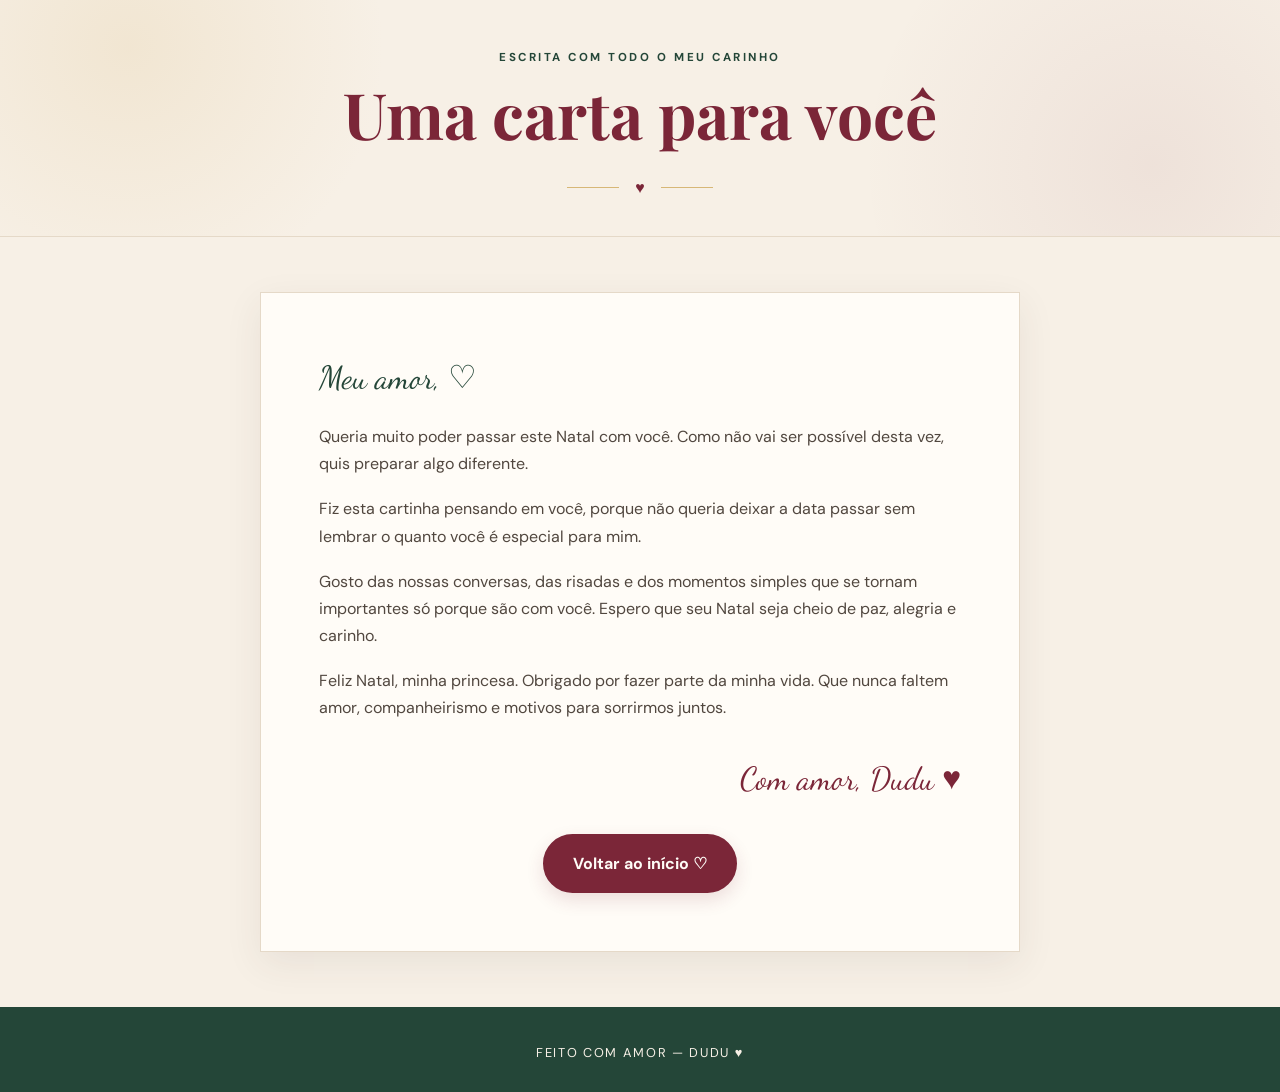
==== surpresa/index.html @ 7544ae4c "Site" ====
<!DOCTYPE html>
<html lang="pt-BR">
<head>
    <meta charset="UTF-8">
    <meta name="viewport" content="width=device-width, initial-scale=1.0">
    <meta name="theme-color" content="#F7F0E6">
    <title>Uma cartinha para você </title>
    <link rel="preconnect" href="https://fonts.googleapis.com">
    <link rel="preconnect" href="https://fonts.gstatic.com" crossorigin>
    <link href="https://fonts.googleapis.com/css2?family=DM+Sans:wght@400;500;600;700&family=Playfair+Display:wght@500;600;700&family=Dancing+Script:wght@500;600&display=swap" rel="stylesheet">
    <link rel="stylesheet" href="../css/styles.css">
    <style>
        .carta-pagina { width: min(760px, 90%); margin: 55px auto; padding: clamp(24px, 6vw, 58px); background: var(--papel); border: 1px solid var(--borda); box-shadow: 0 12px 35px rgba(64,56,49,.08); }
        .carta-pagina h1 { margin: 12px 0 24px; color: var(--vinho); font-size: clamp(2rem, 5vw, 3rem); text-align: center; }
        .carta-pagina p { margin: 0 0 18px; color: #51473F; }
        .carta-pagina .saudacao { color: var(--verde); font-family: "Dancing Script", cursive; font-size: 2rem; }
        .carta-pagina .assinatura { margin-top: 30px; color: var(--vinho); font-family: "Dancing Script", cursive; font-size: 2rem; text-align: right; }
        .voltar { display: block; width: fit-content; margin: 28px auto 0; }
    </style>
</head>
<body>
    <header class="cabecalho">
        <p class="sobretitulo">ESCRITA COM TODO O MEU CARINHO</p>
        <h1>Uma carta para você</h1>
        <div class="divisor" aria-hidden="true"><span></span> ♥ <span></span></div>
    </header>

    <main class="carta-pagina">
        <p class="saudacao">Meu amor, ♡</p>
        <p>Queria muito poder passar este Natal com você. Como não vai ser possível desta vez, quis preparar algo diferente.</p>
        <p>Fiz esta cartinha pensando em você, porque não queria deixar a data passar sem lembrar o quanto você é especial para mim.</p>
        <p>Gosto das nossas conversas, das risadas e dos momentos simples que se tornam importantes só porque são com você. Espero que seu Natal seja cheio de paz, alegria e carinho.</p>
        <p>Feliz Natal, minha princesa. Obrigado por fazer parte da minha vida. Que nunca faltem amor, companheirismo e motivos para sorrirmos juntos.</p>
        <p class="assinatura">Com amor, Dudu ♥</p>
        <a class="botao voltar" href="../index.html">Voltar ao início <span aria-hidden="true">♡</span></a>
    </main>

    <footer class="rodape">
        <p>Feito com amor — Dudu ♥</p>
    </footer>
</body>
</html>
---- css/styles.css ----
@import url('https://fonts.googleapis.com/css2?family=DM+Sans:wght@400;500;600;700&family=Playfair+Display:wght@500;600;700&family=Dancing+Script:wght@500;600&display=swap');

:root {
    --creme: #F7F0E6;
    --papel: #FFFCF7;
    --vinho: #7B2638;
    --vinho-escuro: #5D1B2A;
    --verde: #244638;
    --dourado: #D7B777;
    --texto: #403831;
    --borda: #E5D9C8;
}

* {
    margin: 0;
    padding: 0;
    box-sizing: border-box;
}

html {
    scroll-behavior: smooth;
}

body {
    min-height: 100vh;
    background: var(--creme);
    color: var(--texto);
    font-family: "DM Sans", sans-serif;
    line-height: 1.7;
}

.cabecalho {
    position: relative;
    overflow: hidden;
    padding: 48px 20px 34px;
    text-align: center;
    background:
        radial-gradient(circle at 10% 20%, rgba(215, 183, 119, .18), transparent 22%),
        radial-gradient(circle at 90% 70%, rgba(123, 38, 56, .07), transparent 25%),
        var(--creme);
    border-bottom: 1px solid var(--borda);
}

.ornamento,
.divisor {
    display: flex;
    justify-content: center;
    align-items: center;
    gap: 16px;
    color: var(--vinho);
}

.ornamento {
    margin-bottom: 12px;
    font-size: 28px;
}

.ornamento span,
.divisor span {
    display: block;
    width: 52px;
    height: 1px;
    background: var(--dourado);
}

.sobretitulo,
.etiqueta {
    color: var(--verde);
    font-size: .72rem;
    font-weight: 700;
    letter-spacing: .22em;
}

h1,
h2 {
    font-family: "Playfair Display", Georgia, serif;
    line-height: 1.2;
}

.cabecalho h1 {
    margin: 8px 0 10px;
    color: var(--vinho);
    font-size: clamp(2.2rem, 6vw, 4rem);
}

.subtitulo {
    color: var(--verde);
    letter-spacing: .14em;
    text-transform: uppercase;
    font-size: .82rem;
}

.divisor {
    margin-top: 22px;
    color: var(--vinho);
}

.abertura {
    min-height: 440px;
    display: flex;
    flex-direction: column;
    justify-content: center;
    align-items: center;
    padding: 72px 20px 55px;
    text-align: center;
    background: var(--creme);
}

.abertura h2 {
    margin-top: 12px;
    color: var(--verde);
    font-size: clamp(2rem, 5vw, 3.2rem);
}

.abertura h2 span {
    color: var(--vinho);
}

.introducao {
    margin-top: 18px;
    color: #655B53;
    font-size: clamp(1rem, 2.5vw, 1.2rem);
}

.botao {
    display: inline-flex;
    align-items: center;
    justify-content: center;
    gap: 12px;
    min-height: 52px;
    margin-top: 28px;
    padding: 14px 28px;
    border: 2px solid var(--vinho);
    border-radius: 999px;
    background: var(--vinho);
    color: var(--papel);
    font-weight: 700;
    text-decoration: none;
    box-shadow: 0 7px 18px rgba(123, 38, 56, .14);
    transition: background-color .25s ease, transform .25s ease, box-shadow .25s ease;
    -webkit-tap-highlight-color: transparent;
}

.botao:hover {
    background: var(--vinho-escuro);
    border-color: var(--vinho-escuro);
    transform: translateY(-3px);
    box-shadow: 0 10px 22px rgba(123, 38, 56, .2);
}

.botao:active {
    transform: translateY(0);
}

.botao:focus-visible,
.link-surpresa:focus-visible {
    outline: 3px solid var(--dourado);
    outline-offset: 4px;
}

.pequena-nota {
    margin-top: 12px;
    color: #84776A;
    font-size: .85rem;
}

.enfeite-arvore {
    margin-top: 24px;
    color: var(--vinho);
    font-size: 28px;
    transform: rotate(180deg);
}

.mensagem {
    width: min(1080px, 90%);
    margin: 0 auto;
    padding: 48px 0 88px;
    display: grid;
    grid-template-columns: minmax(0, 1.15fr) minmax(250px, .85fr);
    align-items: center;
    gap: clamp(36px, 7vw, 90px);
}

.manuscrito,
.legenda-manuscrita {
    color: var(--vinho);
    font-family: "Dancing Script", cursive;
    font-size: clamp(1.7rem, 3.5vw, 2.35rem);
    line-height: 1.25;
}

.texto-mensagem h2 {
    margin: 12px 0 20px;
    color: var(--verde);
    font-size: clamp(1.55rem, 3vw, 2.15rem);
}

.texto-mensagem p:not(.manuscrito):not(.assinatura-curta) {
    margin-top: 14px;
    color: #5B5148;
}

.assinatura-curta {
    margin-top: 24px;
    color: var(--vinho);
    font-weight: 700;
}

.assinatura-curta span {
    color: var(--dourado);
}

.foto-area {
    padding: 18px 10px;
}

.moldura-foto {
    position: relative;
    width: min(100%, 360px);
    margin: 0 auto;
    padding: 14px 14px 18px;
    background: var(--papel);
    box-shadow: 0 12px 28px rgba(64, 56, 49, .13);
    transform: rotate(2deg);
}

.fita {
    position: absolute;
    z-index: 1;
    top: -13px;
    left: 50%;
    width: 94px;
    height: 27px;
    background: rgba(215, 183, 119, .55);
    transform: translateX(-50%) rotate(-4deg);
}

.moldura-foto img {
    display: block;
    width: 100%;
    aspect-ratio: 4 / 5;
    object-fit: cover;
    background: #E9DECE;
}

.espaco-foto {
    display: none;
    min-height: 250px;
    padding: 20px;
    flex-direction: column;
    justify-content: center;
    align-items: center;
    gap: 8px;
    background: #F0E5D5;
    color: var(--verde);
    text-align: center;
}

.icone-foto {
    color: var(--vinho);
    font-size: 2.5rem;
}

.espaco-foto small {
    font-size: .75rem;
    overflow-wrap: anywhere;
}

.moldura-foto figcaption {
    padding-top: 12px;
    color: var(--vinho);
    text-align: center;
    font-family: "Dancing Script", cursive;
    font-size: 1.5rem;
}

.legenda-manuscrita {
    margin: 28px 0 0;
    text-align: center;
    font-size: 1.8rem;
    transform: rotate(-3deg);
}

.lembrete {
    padding: 64px 20px 72px;
    background: #EFE5D5;
    text-align: center;
    border-top: 1px solid var(--borda);
}

.estrela {
    color: var(--dourado);
    font-size: 1.7rem;
}

.lembrete h2 {
    max-width: 680px;
    margin: 12px auto;
    color: var(--verde);
    font-size: clamp(1.7rem, 4vw, 2.5rem);
}

.lembrete > p:not(.manuscrito) {
    max-width: 620px;
    margin: 0 auto;
    color: #655B53;
}

.link-surpresa {
    display: inline-block;
    margin-top: 24px;
    color: var(--vinho);
    font-weight: 700;
    text-underline-offset: 5px;
}

.rodape {
    padding: 35px 20px 28px;
    background: var(--verde);
    color: var(--creme);
    text-align: center;
}

.divisor-claro {
    margin-bottom: 18px;
    color: var(--creme);
}

.divisor-claro span {
    background: var(--dourado);
}

.rodape > p {
    font-size: .8rem;
    letter-spacing: .13em;
    text-transform: uppercase;
}

.rodape-assinatura {
    margin-top: 22px;
    color: #F2D9D6;
}

.rodape-assinatura span {
    color: var(--dourado);
}

@media (max-width: 700px) {
    .cabecalho {
        padding: 35px 18px 28px;
    }

    .sobretitulo,
    .etiqueta {
        font-size: .64rem;
        letter-spacing: .14em;
    }

    .subtitulo {
        font-size: .7rem;
        letter-spacing: .08em;
    }

    .abertura {
        min-height: 390px;
        padding: 58px 20px 42px;
    }

    .desktop-only {
        display: none;
    }

    .mensagem {
        width: min(100% - 40px, 520px);
        padding: 28px 0 58px;
        grid-template-columns: 1fr;
        gap: 28px;
    }

    .foto-area {
        width: min(100%, 360px);
        margin: 0 auto;
    }

    .moldura-foto {
        width: 88%;
    }

    .espaco-foto {
        min-height: 220px;
    }

    .lembrete {
        padding: 48px 22px 54px;
    }
}

@media (prefers-reduced-motion: reduce) {
    html {
        scroll-behavior: auto;
    }

    *,
    *::before,
    *::after {
        transition-duration: .01ms !important;
        animation-duration: .01ms !important;
        animation-iteration-count: 1 !important;
    }
}
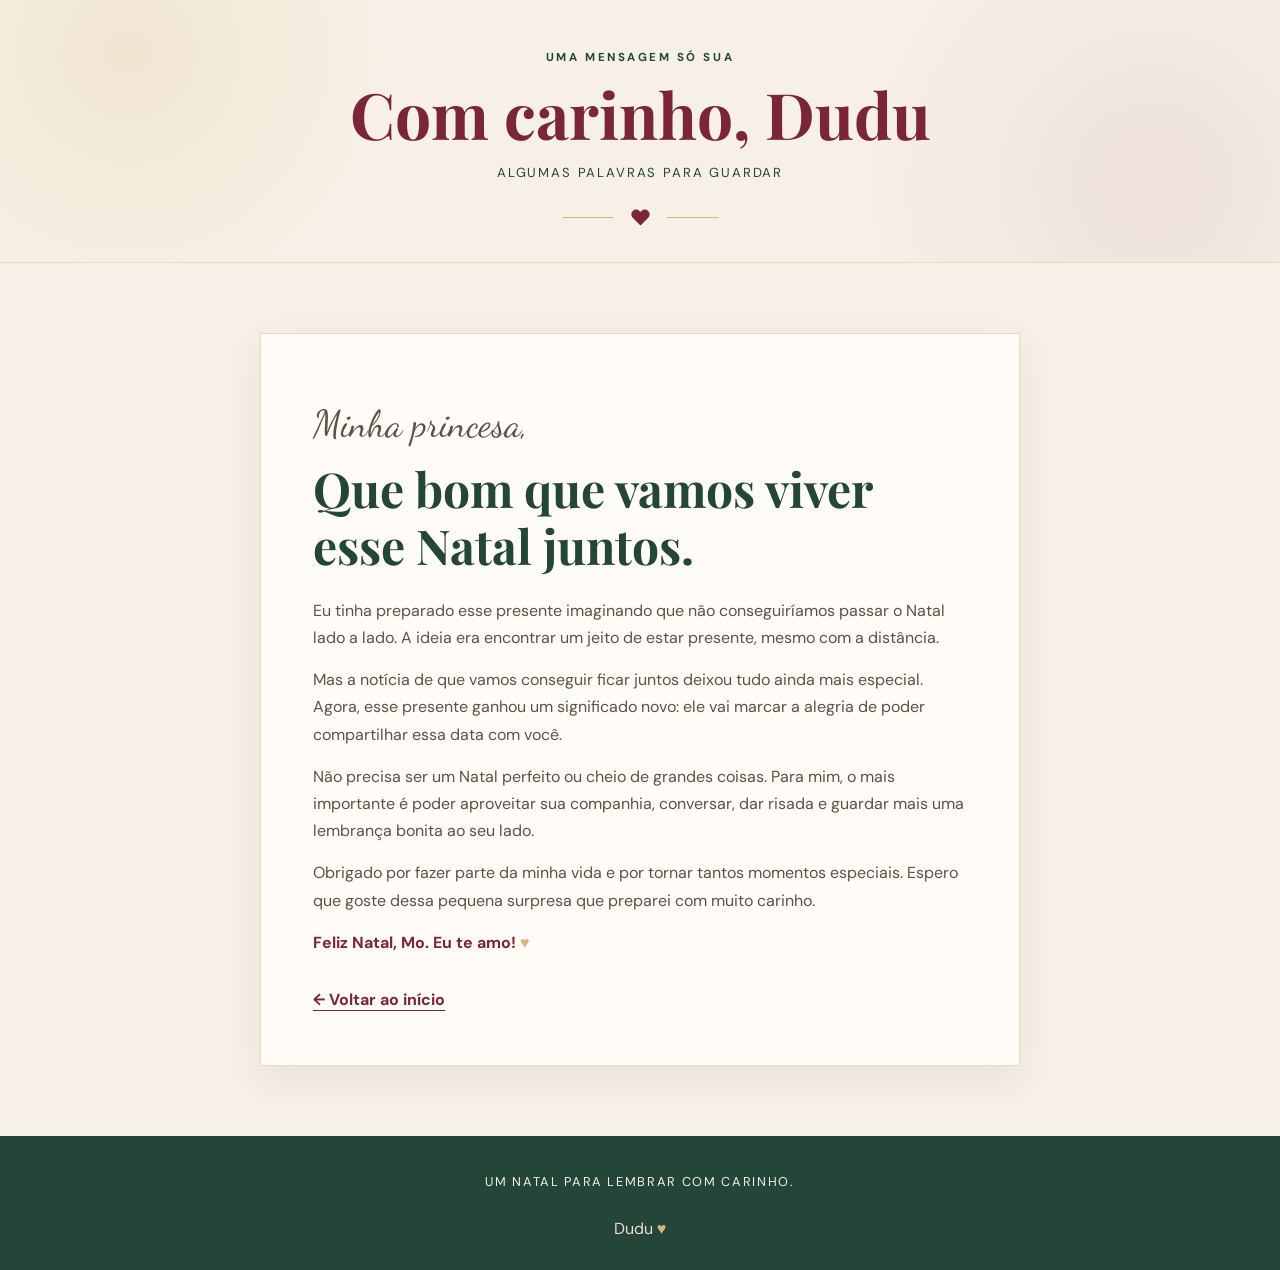
==== commit 23946e9a: "Completo" ====
--- a/surpresa/index.html
+++ b/surpresa/index.html
@@ -1,42 +1,37 @@
 <!DOCTYPE html>
 <html lang="pt-BR">
 <head>
-    <meta charset="UTF-8">
-    <meta name="viewport" content="width=device-width, initial-scale=1.0">
-    <meta name="theme-color" content="#F7F0E6">
-    <title>Uma cartinha para você </title>
-    <link rel="preconnect" href="https://fonts.googleapis.com">
-    <link rel="preconnect" href="https://fonts.gstatic.com" crossorigin>
-    <link href="https://fonts.googleapis.com/css2?family=DM+Sans:wght@400;500;600;700&family=Playfair+Display:wght@500;600;700&family=Dancing+Script:wght@500;600&display=swap" rel="stylesheet">
-    <link rel="stylesheet" href="../css/styles.css">
-    <style>
-        .carta-pagina { width: min(760px, 90%); margin: 55px auto; padding: clamp(24px, 6vw, 58px); background: var(--papel); border: 1px solid var(--borda); box-shadow: 0 12px 35px rgba(64,56,49,.08); }
-        .carta-pagina h1 { margin: 12px 0 24px; color: var(--vinho); font-size: clamp(2rem, 5vw, 3rem); text-align: center; }
-        .carta-pagina p { margin: 0 0 18px; color: #51473F; }
-        .carta-pagina .saudacao { color: var(--verde); font-family: "Dancing Script", cursive; font-size: 2rem; }
-        .carta-pagina .assinatura { margin-top: 30px; color: var(--vinho); font-family: "Dancing Script", cursive; font-size: 2rem; text-align: right; }
-        .voltar { display: block; width: fit-content; margin: 28px auto 0; }
-    </style>
+  <meta charset="UTF-8">
+  <meta name="viewport" content="width=device-width, initial-scale=1.0">
+  <meta name="theme-color" content="#F7F0E6">
+  <title>Uma cartinha para você</title>
+  <link rel="preconnect" href="https://fonts.googleapis.com">
+  <link rel="preconnect" href="https://fonts.gstatic.com" crossorigin>
+  <link href="https://fonts.googleapis.com/css2?family=DM+Sans:wght@400;500;600;700&family=Playfair+Display:wght@500;600;700&family=Dancing+Script:wght@500;600&display=swap" rel="stylesheet">
+  <link rel="stylesheet" href="../css/styles.css">
 </head>
-<body>
-    <header class="cabecalho">
-        <p class="sobretitulo">ESCRITA COM TODO O MEU CARINHO</p>
-        <h1>Uma carta para você</h1>
-        <div class="divisor" aria-hidden="true"><span></span> ♥ <span></span></div>
-    </header>
-
-    <main class="carta-pagina">
-        <p class="saudacao">Meu amor, ♡</p>
-        <p>Queria muito poder passar este Natal com você. Como não vai ser possível desta vez, quis preparar algo diferente.</p>
-        <p>Fiz esta cartinha pensando em você, porque não queria deixar a data passar sem lembrar o quanto você é especial para mim.</p>
-        <p>Gosto das nossas conversas, das risadas e dos momentos simples que se tornam importantes só porque são com você. Espero que seu Natal seja cheio de paz, alegria e carinho.</p>
-        <p>Feliz Natal, minha princesa. Obrigado por fazer parte da minha vida. Que nunca faltem amor, companheirismo e motivos para sorrirmos juntos.</p>
-        <p class="assinatura">Com amor, Dudu ♥</p>
-        <a class="botao voltar" href="../index.html">Voltar ao início <span aria-hidden="true">♡</span></a>
-    </main>
-
-    <footer class="rodape">
-        <p>Feito com amor — Dudu ♥</p>
-    </footer>
+<body class="pagina-secundaria">
+  <header class="cabecalho">
+    <p class="sobretitulo">UMA MENSAGEM SÓ SUA</p>
+    <h1>Com carinho, Dudu</h1>
+    <p class="subtitulo">Algumas palavras para guardar</p>
+    <div class="divisor" aria-hidden="true"><span></span><svg viewBox="0 0 24 24"><path d="M20.8 4.6a5.5 5.5 0 0 0-7.8 0L12 5.7l-1.1-1.1a5.5 5.5 0 0 0-7.8 7.8l1.1 1.1L12 21l7.8-7.5 1.1-1.1a5.5 5.5 0 0 0-.1-7.8Z"/></svg><span></span></div>
+  </header>
+  <main class="conteudo-secundario">
+    <article class="cartao">
+      <p class="manuscrito">Minha princesa,</p>
+      <h2>Que bom que vamos viver esse Natal juntos.</h2>
+      <p>Eu tinha preparado esse presente imaginando que não conseguiríamos passar o Natal lado a lado. A ideia era encontrar um jeito de estar presente, mesmo com a distância.</p>
+      <p>Mas a notícia de que vamos conseguir ficar juntos deixou tudo ainda mais especial. Agora, esse presente ganhou um significado novo: ele vai marcar a alegria de poder compartilhar essa data com você.</p>
+      <p>Não precisa ser um Natal perfeito ou cheio de grandes coisas. Para mim, o mais importante é poder aproveitar sua companhia, conversar, dar risada e guardar mais uma lembrança bonita ao seu lado.</p>
+      <p>Obrigado por fazer parte da minha vida e por tornar tantos momentos especiais. Espero que goste dessa pequena surpresa que preparei com muito carinho.</p>
+      <p class="assinatura-curta">Feliz Natal, Mo. Eu te amo! <span aria-hidden="true">♥</span></p>
+      <a class="voltar" href="../index.html">← Voltar ao início</a>
+    </article>
+  </main>
+  <footer class="rodape">
+    <p>Um Natal para lembrar com carinho.</p>
+    <div class="rodape-assinatura">Dudu <span aria-hidden="true">♥</span></div>
+  </footer>
 </body>
 </html>
--- a/css/styles.css
+++ b/css/styles.css
@@ -1,410 +1,93 @@
 @import url('https://fonts.googleapis.com/css2?family=DM+Sans:wght@400;500;600;700&family=Playfair+Display:wght@500;600;700&family=Dancing+Script:wght@500;600&display=swap');
 
 :root {
-    --creme: #F7F0E6;
-    --papel: #FFFCF7;
-    --vinho: #7B2638;
-    --vinho-escuro: #5D1B2A;
-    --verde: #244638;
-    --dourado: #D7B777;
-    --texto: #403831;
-    --borda: #E5D9C8;
+  --creme: #F7F0E6;
+  --papel: #FFFCF7;
+  --vinho: #7B2638;
+  --vinho-escuro: #5D1B2A;
+  --verde: #244638;
+  --dourado: #D7B777;
+  --texto: #403831;
+  --borda: #E5D9C8;
 }
-
-* {
-    margin: 0;
-    padding: 0;
-    box-sizing: border-box;
+* { margin: 0; padding: 0; box-sizing: border-box; }
+html { scroll-behavior: smooth; }
+body { min-height: 100vh; background: var(--creme); color: var(--texto); font-family: "DM Sans", sans-serif; line-height: 1.7; }
+h1, h2, h3 { font-family: "Playfair Display", Georgia, serif; line-height: 1.2; }
+.cabecalho { padding: 48px 20px 34px; text-align: center; background: radial-gradient(circle at 10% 20%, rgba(215,183,119,.18), transparent 22%), radial-gradient(circle at 90% 70%, rgba(123,38,56,.07), transparent 25%), var(--creme); border-bottom: 1px solid var(--borda); }
+.ornamento, .divisor { display: flex; justify-content: center; align-items: center; gap: 16px; color: var(--vinho); }
+.ornamento { margin-bottom: 12px; }
+.ornamento svg { width: 28px; height: 28px; fill: none; stroke: currentColor; stroke-width: 1.5; stroke-linecap: round; }
+.ornamento span, .divisor span { display: block; width: 52px; height: 1px; background: var(--dourado); }
+.divisor { margin-top: 22px; }
+.divisor svg { width: 21px; height: 21px; fill: currentColor; }
+.sobretitulo, .etiqueta { color: var(--verde); font-size: .72rem; font-weight: 700; letter-spacing: .22em; }
+.cabecalho h1 { margin: 8px 0 10px; color: var(--vinho); font-size: clamp(2.2rem, 6vw, 4rem); }
+.subtitulo { color: var(--verde); letter-spacing: .14em; text-transform: uppercase; font-size: .82rem; }
+.abertura { min-height: 440px; display: flex; flex-direction: column; justify-content: center; align-items: center; padding: 72px 20px 55px; text-align: center; }
+.abertura h2 { margin-top: 12px; color: var(--verde); font-size: clamp(2rem, 5vw, 3.2rem); }
+.coracao-texto { color: var(--vinho); }
+.introducao { margin-top: 18px; color: #655B53; font-size: clamp(1rem, 2.5vw, 1.2rem); }
+.botao { display: inline-flex; align-items: center; justify-content: center; gap: 12px; min-height: 52px; margin-top: 28px; padding: 14px 28px; border: 2px solid var(--vinho); border-radius: 999px; background: var(--vinho); color: var(--papel); font-weight: 700; text-decoration: none; box-shadow: 0 7px 18px rgba(123,38,56,.14); transition: background-color .25s ease, transform .25s ease, box-shadow .25s ease; -webkit-tap-highlight-color: transparent; }
+.botao svg { width: 21px; height: 21px; fill: none; stroke: currentColor; stroke-width: 1.7; stroke-linecap: round; stroke-linejoin: round; }
+.botao:hover { background: var(--vinho-escuro); border-color: var(--vinho-escuro); transform: translateY(-3px); box-shadow: 0 10px 22px rgba(123,38,56,.2); }
+.botao:focus-visible, .link-surpresa:focus-visible { outline: 3px solid var(--dourado); outline-offset: 4px; }
+.pequena-nota { margin-top: 12px; color: #84776A; font-size: .85rem; }
+.arvore { margin-top: 24px; color: var(--vinho); }
+.arvore svg { width: 32px; height: 32px; fill: currentColor; }
+.mensagem { width: min(1080px, 90%); margin: 0 auto; padding: 48px 0 88px; display: grid; grid-template-columns: minmax(0,1.15fr) minmax(250px,.85fr); align-items: center; gap: clamp(36px,7vw,90px); }
+.manuscrito, .legenda-manuscrita { color: var(--vinho); font-family: "Dancing Script", cursive; font-size: clamp(1.7rem,3.5vw,2.35rem); line-height: 1.25; }
+.texto-mensagem h2 { margin: 12px 0 20px; color: var(--verde); font-size: clamp(1.55rem,3vw,2.15rem); }
+.texto-mensagem p:not(.manuscrito):not(.assinatura-curta) { margin-top: 14px; color: #5B5148; }
+.assinatura-curta { margin-top: 24px; color: var(--vinho); font-weight: 700; }
+.assinatura-curta span, .rodape-assinatura span { color: var(--dourado); }
+.foto-area { padding: 18px 10px; }
+.moldura-foto { position: relative; width: min(100%,360px); margin: 0 auto; padding: 14px 14px 18px; background: var(--papel); box-shadow: 0 12px 28px rgba(64,56,49,.13); transform: rotate(2deg); }
+.fita { position: absolute; z-index: 1; top: -13px; left: 50%; width: 94px; height: 27px; background: rgba(215,183,119,.55); transform: translateX(-50%) rotate(-4deg); }
+.moldura-foto img { display: block; width: 100%; aspect-ratio: 4 / 5; object-fit: cover; background: #E9DECE; }
+.espaco-foto { min-height: 250px; padding: 20px; display: flex; flex-direction: column; justify-content: center; align-items: center; gap: 8px; background: #F0E5D5; color: var(--verde); text-align: center; }
+.espaco-foto[hidden] { display: none; }
+.icone-foto { color: var(--vinho); font-size: 2.5rem; }
+.espaco-foto small { font-size: .75rem; overflow-wrap: anywhere; }
+.moldura-foto figcaption { padding-top: 12px; color: var(--vinho); text-align: center; font-family: "Dancing Script", cursive; font-size: 1.5rem; }
+.legenda-manuscrita { margin: 28px 0 0; text-align: center; font-size: 1.8rem; transform: rotate(-3deg); }
+.lembrete { padding: 64px 20px 72px; background: #EFE5D5; text-align: center; border-top: 1px solid var(--borda); }
+.estrela { width: 28px; height: 28px; fill: var(--dourado); }
+.lembrete h2 { max-width: 680px; margin: 12px auto; color: var(--verde); font-size: clamp(1.7rem,4vw,2.5rem); }
+.lembrete > p:not(.manuscrito) { max-width: 620px; margin: 0 auto; color: #655B53; }
+.link-surpresa { display: inline-block; margin-top: 24px; color: var(--vinho); font-weight: 700; text-underline-offset: 5px; }
+.rodape { padding: 35px 20px 28px; background: var(--verde); color: var(--creme); text-align: center; }
+.divisor-claro { margin-bottom: 18px; color: var(--creme); }
+.divisor-claro span { background: var(--dourado); }
+.rodape > p { font-size: .8rem; letter-spacing: .13em; text-transform: uppercase; }
+.rodape-assinatura { margin-top: 22px; color: #F2D9D6; }
+.pagina-secundaria { min-height: 100vh; display: flex; flex-direction: column; }
+.conteudo-secundario { width: min(760px, calc(100% - 40px)); margin: 0 auto; padding: 70px 0; flex: 1; }
+.cartao { padding: clamp(26px,5vw,52px); background: var(--papel); border: 1px solid var(--borda); box-shadow: 0 12px 35px rgba(64,56,49,.08); }
+.cartao .manuscrito { margin-bottom: 12px; }
+.cartao h2 { color: var(--verde); font-size: clamp(2rem,5vw,3rem); margin-bottom: 22px; }
+.cartao p { margin-top: 15px; color: #5B5148; }
+.cartao .assinatura-curta { color: var(--vinho); }
+.voltar { display: inline-block; margin-top: 30px; color: var(--vinho); font-weight: 700; text-underline-offset: 5px; }
+.destaques { display: grid; grid-template-columns: repeat(2,minmax(0,1fr)); gap: 16px; margin-top: 28px; }
+.destaque { padding: 22px; background: #F5EDE1; border: 1px solid var(--borda); }
+.destaque h3 { color: var(--vinho); font-size: 1.25rem; margin-bottom: 8px; }
+.destaque p { margin: 0; font-size: .95rem; }
+@media (max-width: 700px) {
+  .cabecalho { padding: 35px 18px 28px; }
+  .sobretitulo, .etiqueta { font-size: .64rem; letter-spacing: .14em; }
+  .subtitulo { font-size: .7rem; letter-spacing: .08em; }
+  .abertura { min-height: 390px; padding: 58px 20px 42px; }
+  .desktop-only { display: none; }
+  .mensagem { width: min(100% - 40px,520px); padding: 28px 0 58px; grid-template-columns: 1fr; gap: 28px; }
+  .foto-area { width: min(100%,360px); margin: 0 auto; }
+  .moldura-foto { width: 88%; }
+  .espaco-foto { min-height: 220px; }
+  .lembrete { padding: 48px 22px 54px; }
+  .conteudo-secundario { padding: 42px 0; }
+  .destaques { grid-template-columns: 1fr; }
 }
-
-html {
-    scroll-behavior: smooth;
+@media (prefers-reduced-motion: reduce) {
+  html { scroll-behavior: auto; }
+  *, *::before, *::after { transition-duration: .01ms !important; animation-duration: .01ms !important; animation-iteration-count: 1 !important; }
 }
-
-body {
-    min-height: 100vh;
-    background: var(--creme);
-    color: var(--texto);
-    font-family: "DM Sans", sans-serif;
-    line-height: 1.7;
-}
-
-.cabecalho {
-    position: relative;
-    overflow: hidden;
-    padding: 48px 20px 34px;
-    text-align: center;
-    background:
-        radial-gradient(circle at 10% 20%, rgba(215, 183, 119, .18), transparent 22%),
-        radial-gradient(circle at 90% 70%, rgba(123, 38, 56, .07), transparent 25%),
-        var(--creme);
-    border-bottom: 1px solid var(--borda);
-}
-
-.ornamento,
-.divisor {
-    display: flex;
-    justify-content: center;
-    align-items: center;
-    gap: 16px;
-    color: var(--vinho);
-}
-
-.ornamento {
-    margin-bottom: 12px;
-    font-size: 28px;
-}
-
-.ornamento span,
-.divisor span {
-    display: block;
-    width: 52px;
-    height: 1px;
-    background: var(--dourado);
-}
-
-.sobretitulo,
-.etiqueta {
-    color: var(--verde);
-    font-size: .72rem;
-    font-weight: 700;
-    letter-spacing: .22em;
-}
-
-h1,
-h2 {
-    font-family: "Playfair Display", Georgia, serif;
-    line-height: 1.2;
-}
-
-.cabecalho h1 {
-    margin: 8px 0 10px;
-    color: var(--vinho);
-    font-size: clamp(2.2rem, 6vw, 4rem);
-}
-
-.subtitulo {
-    color: var(--verde);
-    letter-spacing: .14em;
-    text-transform: uppercase;
-    font-size: .82rem;
-}
-
-.divisor {
-    margin-top: 22px;
-    color: var(--vinho);
-}
-
-.abertura {
-    min-height: 440px;
-    display: flex;
-    flex-direction: column;
-    justify-content: center;
-    align-items: center;
-    padding: 72px 20px 55px;
-    text-align: center;
-    background: var(--creme);
-}
-
-.abertura h2 {
-    margin-top: 12px;
-    color: var(--verde);
-    font-size: clamp(2rem, 5vw, 3.2rem);
-}
-
-.abertura h2 span {
-    color: var(--vinho);
-}
-
-.introducao {
-    margin-top: 18px;
-    color: #655B53;
-    font-size: clamp(1rem, 2.5vw, 1.2rem);
-}
-
-.botao {
-    display: inline-flex;
-    align-items: center;
-    justify-content: center;
-    gap: 12px;
-    min-height: 52px;
-    margin-top: 28px;
-    padding: 14px 28px;
-    border: 2px solid var(--vinho);
-    border-radius: 999px;
-    background: var(--vinho);
-    color: var(--papel);
-    font-weight: 700;
-    text-decoration: none;
-    box-shadow: 0 7px 18px rgba(123, 38, 56, .14);
-    transition: background-color .25s ease, transform .25s ease, box-shadow .25s ease;
-    -webkit-tap-highlight-color: transparent;
-}
-
-.botao:hover {
-    background: var(--vinho-escuro);
-    border-color: var(--vinho-escuro);
-    transform: translateY(-3px);
-    box-shadow: 0 10px 22px rgba(123, 38, 56, .2);
-}
-
-.botao:active {
-    transform: translateY(0);
-}
-
-.botao:focus-visible,
-.link-surpresa:focus-visible {
-    outline: 3px solid var(--dourado);
-    outline-offset: 4px;
-}
-
-.pequena-nota {
-    margin-top: 12px;
-    color: #84776A;
-    font-size: .85rem;
-}
-
-.enfeite-arvore {
-    margin-top: 24px;
-    color: var(--vinho);
-    font-size: 28px;
-    transform: rotate(180deg);
-}
-
-.mensagem {
-    width: min(1080px, 90%);
-    margin: 0 auto;
-    padding: 48px 0 88px;
-    display: grid;
-    grid-template-columns: minmax(0, 1.15fr) minmax(250px, .85fr);
-    align-items: center;
-    gap: clamp(36px, 7vw, 90px);
-}
-
-.manuscrito,
-.legenda-manuscrita {
-    color: var(--vinho);
-    font-family: "Dancing Script", cursive;
-    font-size: clamp(1.7rem, 3.5vw, 2.35rem);
-    line-height: 1.25;
-}
-
-.texto-mensagem h2 {
-    margin: 12px 0 20px;
-    color: var(--verde);
-    font-size: clamp(1.55rem, 3vw, 2.15rem);
-}
-
-.texto-mensagem p:not(.manuscrito):not(.assinatura-curta) {
-    margin-top: 14px;
-    color: #5B5148;
-}
-
-.assinatura-curta {
-    margin-top: 24px;
-    color: var(--vinho);
-    font-weight: 700;
-}
-
-.assinatura-curta span {
-    color: var(--dourado);
-}
-
-.foto-area {
-    padding: 18px 10px;
-}
-
-.moldura-foto {
-    position: relative;
-    width: min(100%, 360px);
-    margin: 0 auto;
-    padding: 14px 14px 18px;
-    background: var(--papel);
-    box-shadow: 0 12px 28px rgba(64, 56, 49, .13);
-    transform: rotate(2deg);
-}
-
-.fita {
-    position: absolute;
-    z-index: 1;
-    top: -13px;
-    left: 50%;
-    width: 94px;
-    height: 27px;
-    background: rgba(215, 183, 119, .55);
-    transform: translateX(-50%) rotate(-4deg);
-}
-
-.moldura-foto img {
-    display: block;
-    width: 100%;
-    aspect-ratio: 4 / 5;
-    object-fit: cover;
-    background: #E9DECE;
-}
-
-.espaco-foto {
-    display: none;
-    min-height: 250px;
-    padding: 20px;
-    flex-direction: column;
-    justify-content: center;
-    align-items: center;
-    gap: 8px;
-    background: #F0E5D5;
-    color: var(--verde);
-    text-align: center;
-}
-
-.icone-foto {
-    color: var(--vinho);
-    font-size: 2.5rem;
-}
-
-.espaco-foto small {
-    font-size: .75rem;
-    overflow-wrap: anywhere;
-}
-
-.moldura-foto figcaption {
-    padding-top: 12px;
-    color: var(--vinho);
-    text-align: center;
-    font-family: "Dancing Script", cursive;
-    font-size: 1.5rem;
-}
-
-.legenda-manuscrita {
-    margin: 28px 0 0;
-    text-align: center;
-    font-size: 1.8rem;
-    transform: rotate(-3deg);
-}
-
-.lembrete {
-    padding: 64px 20px 72px;
-    background: #EFE5D5;
-    text-align: center;
-    border-top: 1px solid var(--borda);
-}
-
-.estrela {
-    color: var(--dourado);
-    font-size: 1.7rem;
-}
-
-.lembrete h2 {
-    max-width: 680px;
-    margin: 12px auto;
-    color: var(--verde);
-    font-size: clamp(1.7rem, 4vw, 2.5rem);
-}
-
-.lembrete > p:not(.manuscrito) {
-    max-width: 620px;
-    margin: 0 auto;
-    color: #655B53;
-}
-
-.link-surpresa {
-    display: inline-block;
-    margin-top: 24px;
-    color: var(--vinho);
-    font-weight: 700;
-    text-underline-offset: 5px;
-}
-
-.rodape {
-    padding: 35px 20px 28px;
-    background: var(--verde);
-    color: var(--creme);
-    text-align: center;
-}
-
-.divisor-claro {
-    margin-bottom: 18px;
-    color: var(--creme);
-}
-
-.divisor-claro span {
-    background: var(--dourado);
-}
-
-.rodape > p {
-    font-size: .8rem;
-    letter-spacing: .13em;
-    text-transform: uppercase;
-}
-
-.rodape-assinatura {
-    margin-top: 22px;
-    color: #F2D9D6;
-}
-
-.rodape-assinatura span {
-    color: var(--dourado);
-}
-
-@media (max-width: 700px) {
-    .cabecalho {
-        padding: 35px 18px 28px;
-    }
-
-    .sobretitulo,
-    .etiqueta {
-        font-size: .64rem;
-        letter-spacing: .14em;
-    }
-
-    .subtitulo {
-        font-size: .7rem;
-        letter-spacing: .08em;
-    }
-
-    .abertura {
-        min-height: 390px;
-        padding: 58px 20px 42px;
-    }
-
-    .desktop-only {
-        display: none;
-    }
-
-    .mensagem {
-        width: min(100% - 40px, 520px);
-        padding: 28px 0 58px;
-        grid-template-columns: 1fr;
-        gap: 28px;
-    }
-
-    .foto-area {
-        width: min(100%, 360px);
-        margin: 0 auto;
-    }
-
-    .moldura-foto {
-        width: 88%;
-    }
-
-    .espaco-foto {
-        min-height: 220px;
-    }
-
-    .lembrete {
-        padding: 48px 22px 54px;
-    }
-}
-
-@media (prefers-reduced-motion: reduce) {
-    html {
-        scroll-behavior: auto;
-    }
-
-    *,
-    *::before,
-    *::after {
-        transition-duration: .01ms !important;
-        animation-duration: .01ms !important;
-        animation-iteration-count: 1 !important;
-    }
-}
